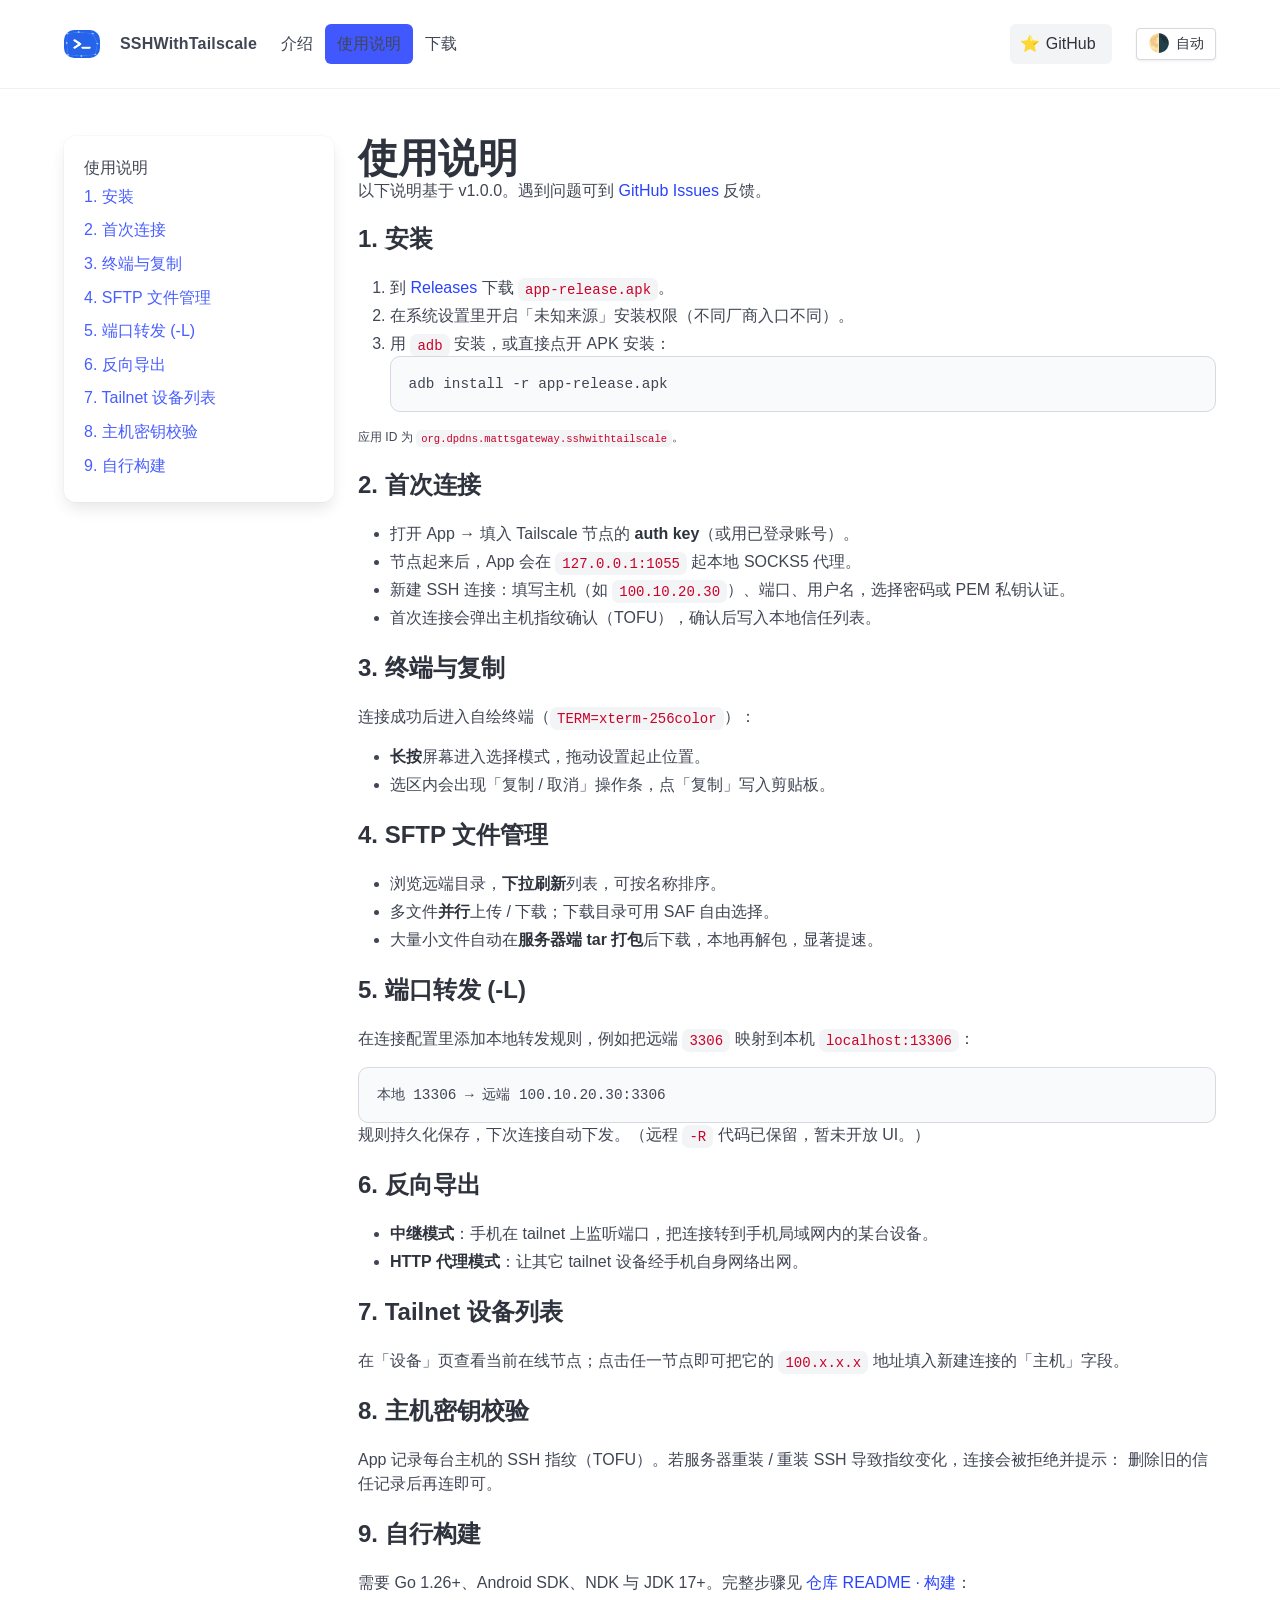
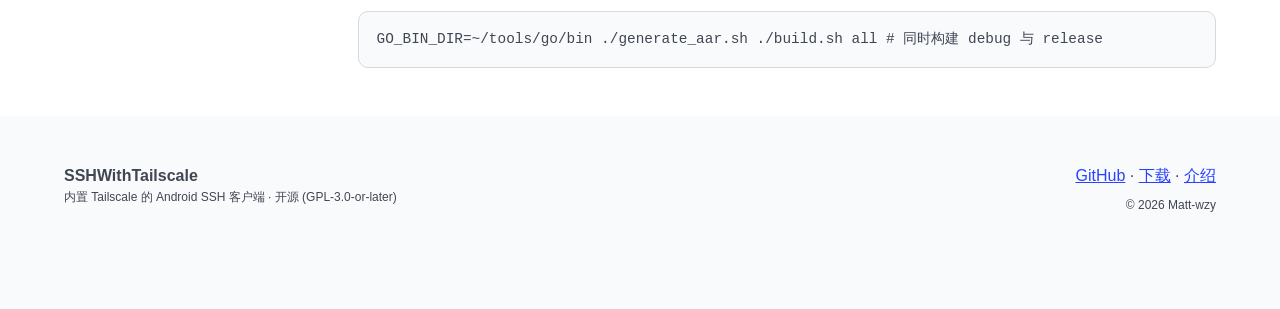
==== web/docs.html @ f4b852b1 "docs: 新增开源项目官网（介绍页 + 使用说明）与 GitHub Pages 部署 - web/：纯静态站点，Bulma 1.0 内联在 assets/vendor/bulma/（MIT，随附 L" ====
<!DOCTYPE html>
<html lang="zh-CN">
<head>
  <meta charset="utf-8">
  <meta name="viewport" content="width=device-width, initial-scale=1">
  <title>使用说明 · SSHWithTailscale</title>
  <meta name="description" content="SSHWithTailscale 安装、首次连接、终端与 SFTP 文件管理、端口转发、反向导出的使用说明。">
  <meta name="color-scheme" content="light dark">
  <link rel="icon" type="image/png" href="assets/img/icon.png">
  <link rel="stylesheet" href="assets/vendor/bulma/bulma.min.css">
  <link rel="stylesheet" href="assets/css/style.css">
  <script>
    (function () {
      try {
        var p = localStorage.getItem('sshws-theme') || 'auto';
        var r = document.documentElement;
        if (p === 'light' || p === 'dark') { r.setAttribute('data-theme', p); r.style.colorScheme = p; }
        else { r.style.colorScheme = 'light dark'; }
      } catch (e) {}
    })();
  </script>
</head>
<body>

  <nav class="navbar is-brand is-spaced" role="navigation" aria-label="main navigation">
    <div class="container">
      <div class="navbar-brand">
        <a class="navbar-item" href="index.html">
          <img class="brand-logo" src="assets/img/icon.png" width="36" height="36" alt="logo">
          <span class="brand-title ml-2">SSHWithTailscale</span>
        </a>
        <a role="button" class="navbar-burger" aria-label="menu" aria-expanded="false" data-target="mainNav">
          <span aria-hidden="true"></span><span aria-hidden="true"></span><span aria-hidden="true"></span>
          <span aria-hidden="true"></span>
        </a>
      </div>
      <div id="mainNav" class="navbar-menu">
        <div class="navbar-start">
          <a class="navbar-item" href="index.html">介绍</a>
          <a class="navbar-item is-active" href="docs.html">使用说明</a>
          <a class="navbar-item" href="https://github.com/Matt-wzy/ssh-with-tailscale/releases" target="_blank" rel="noopener">下载</a>
        </div>
        <div class="navbar-end">
          <div class="navbar-item">
            <a class="button is-light" href="https://github.com/Matt-wzy/ssh-with-tailscale" target="_blank" rel="noopener">
              <span class="icon"><span>⭐</span></span><span>GitHub</span>
            </a>
          </div>
          <div class="navbar-item">
            <button id="theme-toggle" class="button is-small" type="button" aria-label="主题切换">
              <span class="theme-icon">🌗</span><span class="theme-label">自动</span>
            </button>
          </div>
        </div>
      </div>
    </div>
  </nav>

  <section class="section">
    <div class="container">
      <div class="columns">
        <!-- 目录 -->
        <aside class="column is-3">
          <div class="docs-toc box">
            <p class="menu-label">使用说明</p>
            <a href="#install">1. 安装</a>
            <a href="#connect">2. 首次连接</a>
            <a href="#terminal">3. 终端与复制</a>
            <a href="#sftp">4. SFTP 文件管理</a>
            <a href="#forward">5. 端口转发 (-L)</a>
            <a href="#reverse">6. 反向导出</a>
            <a href="#devices">7. Tailnet 设备列表</a>
            <a href="#hostkey">8. 主机密钥校验</a>
            <a href="#build">9. 自行构建</a>
          </div>
        </aside>

        <!-- 正文 -->
        <div class="column is-9">
          <h1 class="title is-2">使用说明</h1>
          <p class="subtitle is-6">以下说明基于 v1.0.0。遇到问题可到
            <a href="https://github.com/Matt-wzy/ssh-with-tailscale/issues" target="_blank" rel="noopener">GitHub Issues</a> 反馈。</p>

          <h2 id="install" class="title is-4 mt-5">1. 安装</h2>
          <div class="content">
            <ol>
              <li>到 <a href="https://github.com/Matt-wzy/ssh-with-tailscale/releases" target="_blank" rel="noopener">Releases</a> 下载 <code>app-release.apk</code>。</li>
              <li>在系统设置里开启「未知来源」安装权限（不同厂商入口不同）。</li>
              <li>用 <code>adb</code> 安装，或直接点开 APK 安装：
                <div class="code-block">adb install -r app-release.apk</div>
              </li>
            </ol>
            <p class="is-size-7">应用 ID 为 <code>org.dpdns.mattsgateway.sshwithtailscale</code>。</p>
          </div>

          <h2 id="connect" class="title is-4 mt-5">2. 首次连接</h2>
          <div class="content">
            <ul>
              <li>打开 App → 填入 Tailscale 节点的 <strong>auth key</strong>（或用已登录账号）。</li>
              <li>节点起来后，App 会在 <code>127.0.0.1:1055</code> 起本地 SOCKS5 代理。</li>
              <li>新建 SSH 连接：填写主机（如 <code>100.10.20.30</code>）、端口、用户名，选择密码或 PEM 私钥认证。</li>
              <li>首次连接会弹出主机指纹确认（TOFU），确认后写入本地信任列表。</li>
            </ul>
          </div>

          <h2 id="terminal" class="title is-4 mt-5">3. 终端与复制</h2>
          <div class="content">
            <p>连接成功后进入自绘终端（<code>TERM=xterm-256color</code>）：</p>
            <ul>
              <li><strong>长按</strong>屏幕进入选择模式，拖动设置起止位置。</li>
              <li>选区内会出现「复制 / 取消」操作条，点「复制」写入剪贴板。</li>
            </ul>
          </div>

          <h2 id="sftp" class="title is-4 mt-5">4. SFTP 文件管理</h2>
          <div class="content">
            <ul>
              <li>浏览远端目录，<strong>下拉刷新</strong>列表，可按名称排序。</li>
              <li>多文件<strong>并行</strong>上传 / 下载；下载目录可用 SAF 自由选择。</li>
              <li>大量小文件自动在<strong>服务器端 tar 打包</strong>后下载，本地再解包，显著提速。</li>
            </ul>
          </div>

          <h2 id="forward" class="title is-4 mt-5">5. 端口转发 (-L)</h2>
          <div class="content">
            <p>在连接配置里添加本地转发规则，例如把远端 <code>3306</code> 映射到本机 <code>localhost:13306</code>：
              <div class="code-block">本地 13306 → 远端 100.10.20.30:3306</div>
            规则持久化保存，下次连接自动下发。（远程 <code>-R</code> 代码已保留，暂未开放 UI。）</p>
          </div>

          <h2 id="reverse" class="title is-4 mt-5">6. 反向导出</h2>
          <div class="content">
            <ul>
              <li><strong>中继模式</strong>：手机在 tailnet 上监听端口，把连接转到手机局域网内的某台设备。</li>
              <li><strong>HTTP 代理模式</strong>：让其它 tailnet 设备经手机自身网络出网。</li>
            </ul>
          </div>

          <h2 id="devices" class="title is-4 mt-5">7. Tailnet 设备列表</h2>
          <div class="content">
            <p>在「设备」页查看当前在线节点；点击任一节点即可把它的 <code>100.x.x.x</code> 地址填入新建连接的「主机」字段。</p>
          </div>

          <h2 id="hostkey" class="title is-4 mt-5">8. 主机密钥校验</h2>
          <div class="content">
            <p>App 记录每台主机的 SSH 指纹（TOFU）。若服务器重装 / 重装 SSH 导致指纹变化，连接会被拒绝并提示：
              删除旧的信任记录后再连即可。</p>
          </div>

          <h2 id="build" class="title is-4 mt-5">9. 自行构建</h2>
          <div class="content">
            <p>需要 Go 1.26+、Android SDK、NDK 与 JDK 17+。完整步骤见
              <a href="https://github.com/Matt-wzy/ssh-with-tailscale#构建" target="_blank" rel="noopener">仓库 README · 构建</a>：</p>
            <div class="code-block">GO_BIN_DIR=~/tools/go/bin ./generate_aar.sh
./build.sh all   # 同时构建 debug 与 release</div>
          </div>
        </div>
      </div>
    </div>
  </section>

  <footer class="footer">
    <div class="container">
      <div class="columns">
        <div class="column">
          <p class="has-text-weight-semibold">SSHWithTailscale</p>
          <p class="is-size-7">内置 Tailscale 的 Android SSH 客户端 · 开源 (GPL-3.0-or-later)</p>
        </div>
        <div class="column has-text-right">
          <p>
            <a href="https://github.com/Matt-wzy/ssh-with-tailscale" target="_blank" rel="noopener">GitHub</a> ·
            <a href="https://github.com/Matt-wzy/ssh-with-tailscale/releases" target="_blank" rel="noopener">下载</a> ·
            <a href="index.html">介绍</a>
          </p>
          <p class="is-size-7 mt-2">© 2026 Matt-wzy</p>
        </div>
      </div>
    </div>
  </footer>

  <script src="assets/js/theme.js"></script>
  <script>
    document.addEventListener('DOMContentLoaded', function () {
      var burger = document.querySelector('.navbar-burger');
      if (burger) burger.addEventListener('click', function () {
        var t = document.getElementById(burger.dataset.target);
        burger.classList.toggle('is-active');
        t.classList.toggle('is-active');
      });
    });
  </script>
</body>
</html>
---- web/assets/css/style.css ----
/* SSHWithTailscale 官网自定义样式（配合 Bulma 1.0 主题变量） */

:root {
  --brand: #2563eb;
}

/* 主题切换时让颜色平滑过渡 */
html {
  scroll-behavior: smooth;
}
body,
.navbar,
.box,
.card,
.footer,
.code-block,
.feature-icon {
  transition: background-color .25s ease, color .25s ease, border-color .25s ease;
}

/* 顶部导航 */
.navbar.is-brand {
  box-shadow: 0 1px 0 rgba(0, 0, 0, .06);
}
.navbar-brand .brand-title {
  font-weight: 700;
  letter-spacing: .2px;
}
.navbar-brand .brand-logo {
  border-radius: 10px;
}

/* 主题切换按钮 */
#theme-toggle {
  display: inline-flex;
  align-items: center;
  gap: .4rem;
  font-variant-numeric: tabular-nums;
}
#theme-toggle .theme-icon {
  font-size: 1.1rem;
  line-height: 1;
}
#theme-toggle .theme-label {
  font-size: .85rem;
}

/* Hero */
.hero-app {
  position: relative;
  overflow: hidden;
}
.hero-app .hero-logo {
  border-radius: 22px;
  box-shadow: 0 18px 40px rgba(0, 0, 0, .25);
}
.hero-tagline {
  font-size: 1.15rem;
  opacity: .92;
  max-width: 40rem;
  margin: 0 auto;
}
.hero-cta .button {
  min-width: 11rem;
}

/* 流量示意图 */
.flow {
  display: flex;
  flex-wrap: nowrap;
  align-items: stretch;
  justify-content: center;
  gap: .5rem;
}
.flow .node {
  flex: 1 1 0;
  min-width: 0;
  border-radius: 12px;
  padding: 1rem .6rem;
  text-align: center;
  border: 1px solid var(--bulma-border, #dbdbdb);
}
.flow .node .node-title {
  font-weight: 700;
  font-size: .95rem;
  overflow-wrap: anywhere;
}
.flow .node .node-sub {
  font-size: .8rem;
  opacity: .8;
  overflow-wrap: anywhere;
}
.flow .arrow {
  display: flex;
  align-items: center;
  justify-content: center;
  flex: 0 0 auto;
  font-size: 1.4rem;
  font-weight: 700;
  opacity: .55;
}

/* 特性卡片 */
.feature-card {
  height: 100%;
}
.feature-icon {
  display: inline-flex;
  align-items: center;
  justify-content: center;
  width: 3rem;
  height: 3rem;
  border-radius: 12px;
  font-size: 1.4rem;
  margin-bottom: .75rem;
  background: color-mix(in srgb, var(--brand) 14%, transparent);
}

/* 代码块 */
.code-block {
  position: relative;
  background: var(--bulma-scheme-main-bis, #f5f5f5);
  border: 1px solid var(--bulma-border, #dbdbdb);
  border-radius: 10px;
  padding: 1rem 1.1rem;
  overflow-x: auto;
  font-family: ui-monospace, SFMono-Regular, Menlo, Consolas, monospace;
  font-size: .9rem;
  line-height: 1.55;
}

/* 文档页目录 */
.docs-toc a {
  display: block;
  padding: .3rem 0;
  opacity: .85;
}
.docs-toc a:hover { opacity: 1; }

/* 数据表格 */
.spec-table td:first-child {
  white-space: nowrap;
  font-weight: 600;
}

.footer a { text-decoration: underline; }

/* 窄屏（含平板）：改为纵向单列、箭头朝下。
   这样每个节点占满整行，不会出现换行后箭头与节点错位、看不清先后顺序的问题。 */
@media (max-width: 1023px) {
  .flow {
    flex-direction: column;
    align-items: stretch;
    gap: .35rem;
    max-width: 26rem;
    margin: 0 auto;
  }
  .flow .node {
    flex: 0 0 auto;
  }
  .flow .arrow {
    height: 1.6rem;
    font-size: 1.2rem;
    transform: rotate(90deg);
  }
}
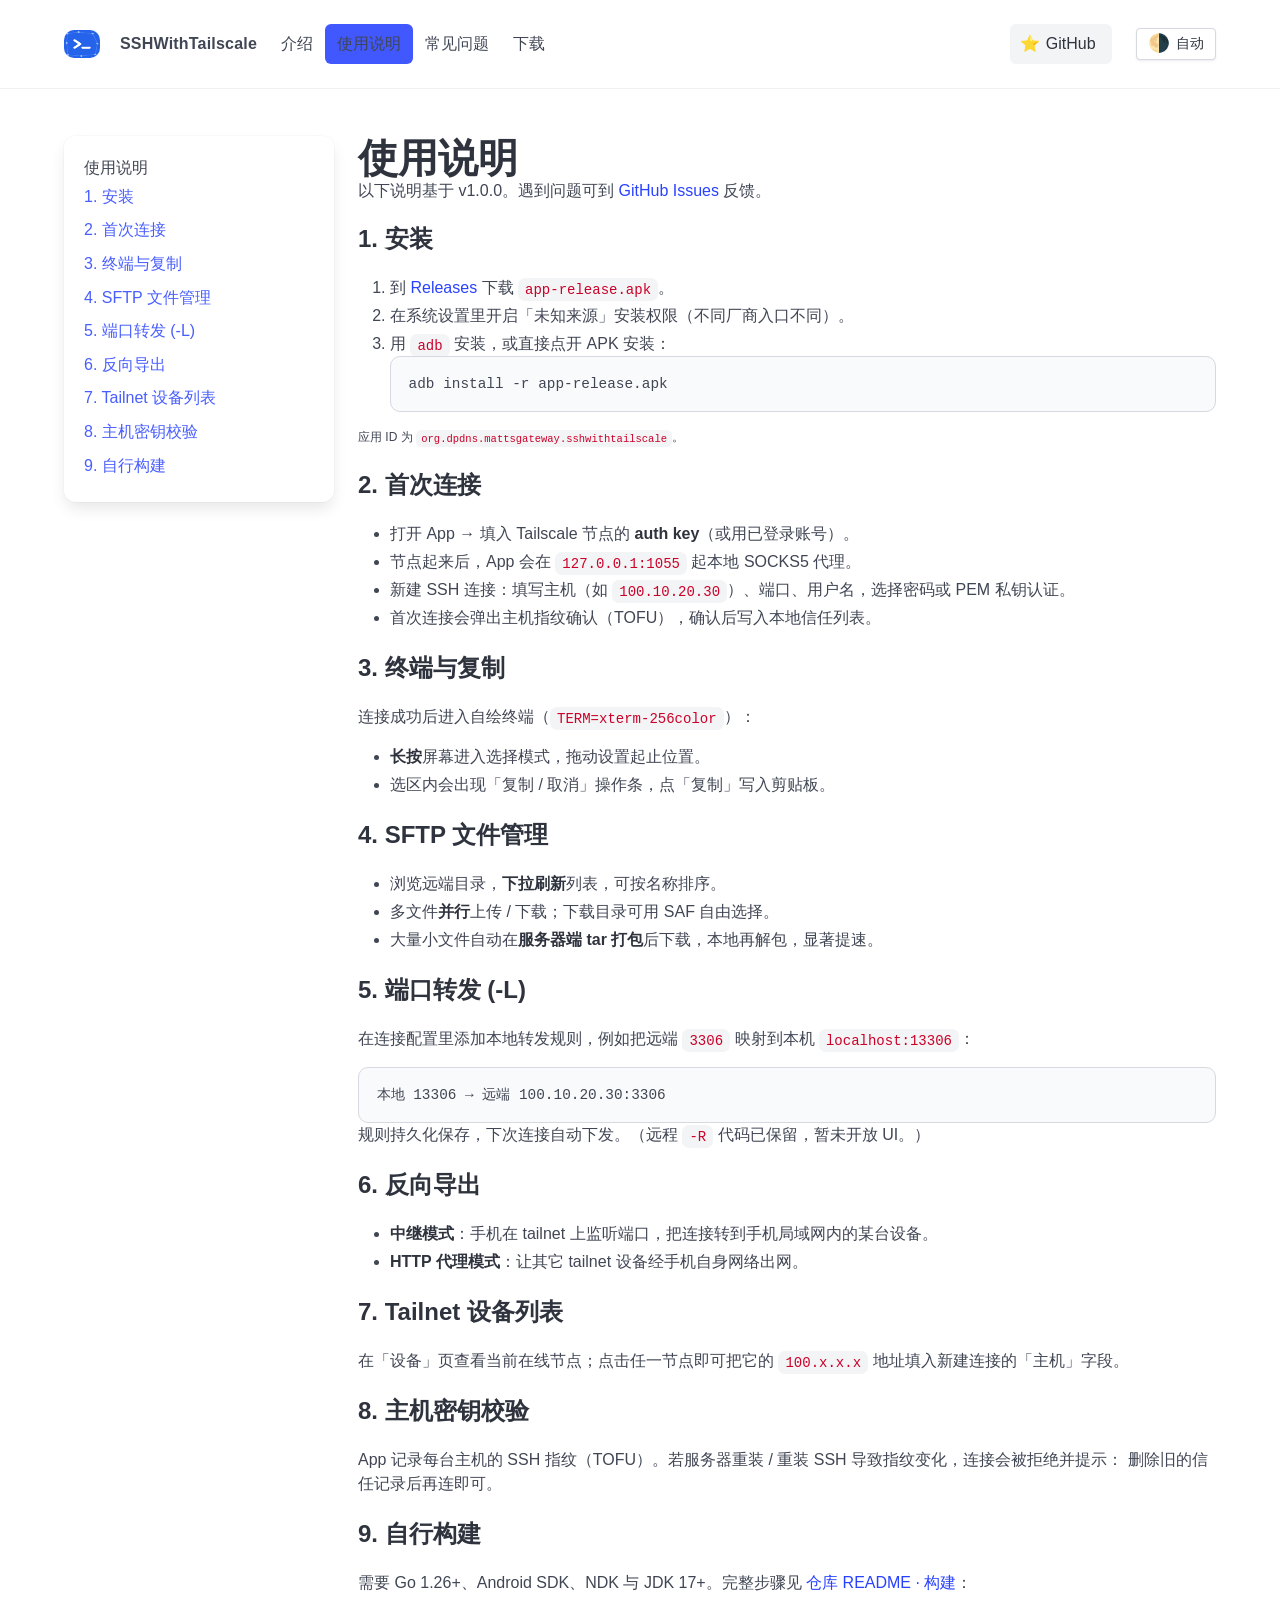
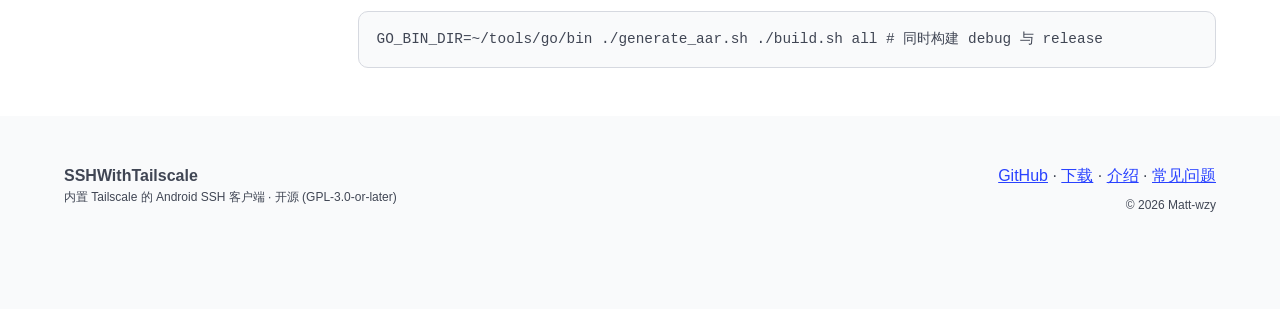
==== commit aa313594: "docs(web): add FAQ/comparison pages and AI-crawler files for SEO/GEO Adds a bilingual FAQ page (faq." ====
--- a/web/docs.html
+++ b/web/docs.html
@@ -1,6 +1,14 @@
 <!DOCTYPE html>
 <html lang="zh-CN">
 <head>
+  <!-- Google tag (gtag.js) -->
+  <script async src="https://www.googletagmanager.com/gtag/js?id=G-XB04VDYWLQ"></script>
+  <script>
+    window.dataLayer = window.dataLayer || [];
+    function gtag(){dataLayer.push(arguments);}
+    gtag('js', new Date());
+    gtag('config', 'G-XB04VDYWLQ');
+  </script>
   <meta charset="utf-8">
   <meta name="viewport" content="width=device-width, initial-scale=1">
   <title>使用说明 · SSHWithTailscale</title>
@@ -38,6 +46,7 @@
         <div class="navbar-start">
           <a class="navbar-item" href="index.html">介绍</a>
           <a class="navbar-item is-active" href="docs.html">使用说明</a>
+          <a class="navbar-item" href="faq.html">常见问题</a>
           <a class="navbar-item" href="https://github.com/Matt-wzy/ssh-with-tailscale/releases" target="_blank" rel="noopener">下载</a>
         </div>
         <div class="navbar-end">
@@ -170,7 +179,8 @@
           <p>
             <a href="https://github.com/Matt-wzy/ssh-with-tailscale" target="_blank" rel="noopener">GitHub</a> ·
             <a href="https://github.com/Matt-wzy/ssh-with-tailscale/releases" target="_blank" rel="noopener">下载</a> ·
-            <a href="index.html">介绍</a>
+            <a href="index.html">介绍</a> ·
+            <a href="faq.html">常见问题</a>
           </p>
           <p class="is-size-7 mt-2">© 2026 Matt-wzy</p>
         </div>
